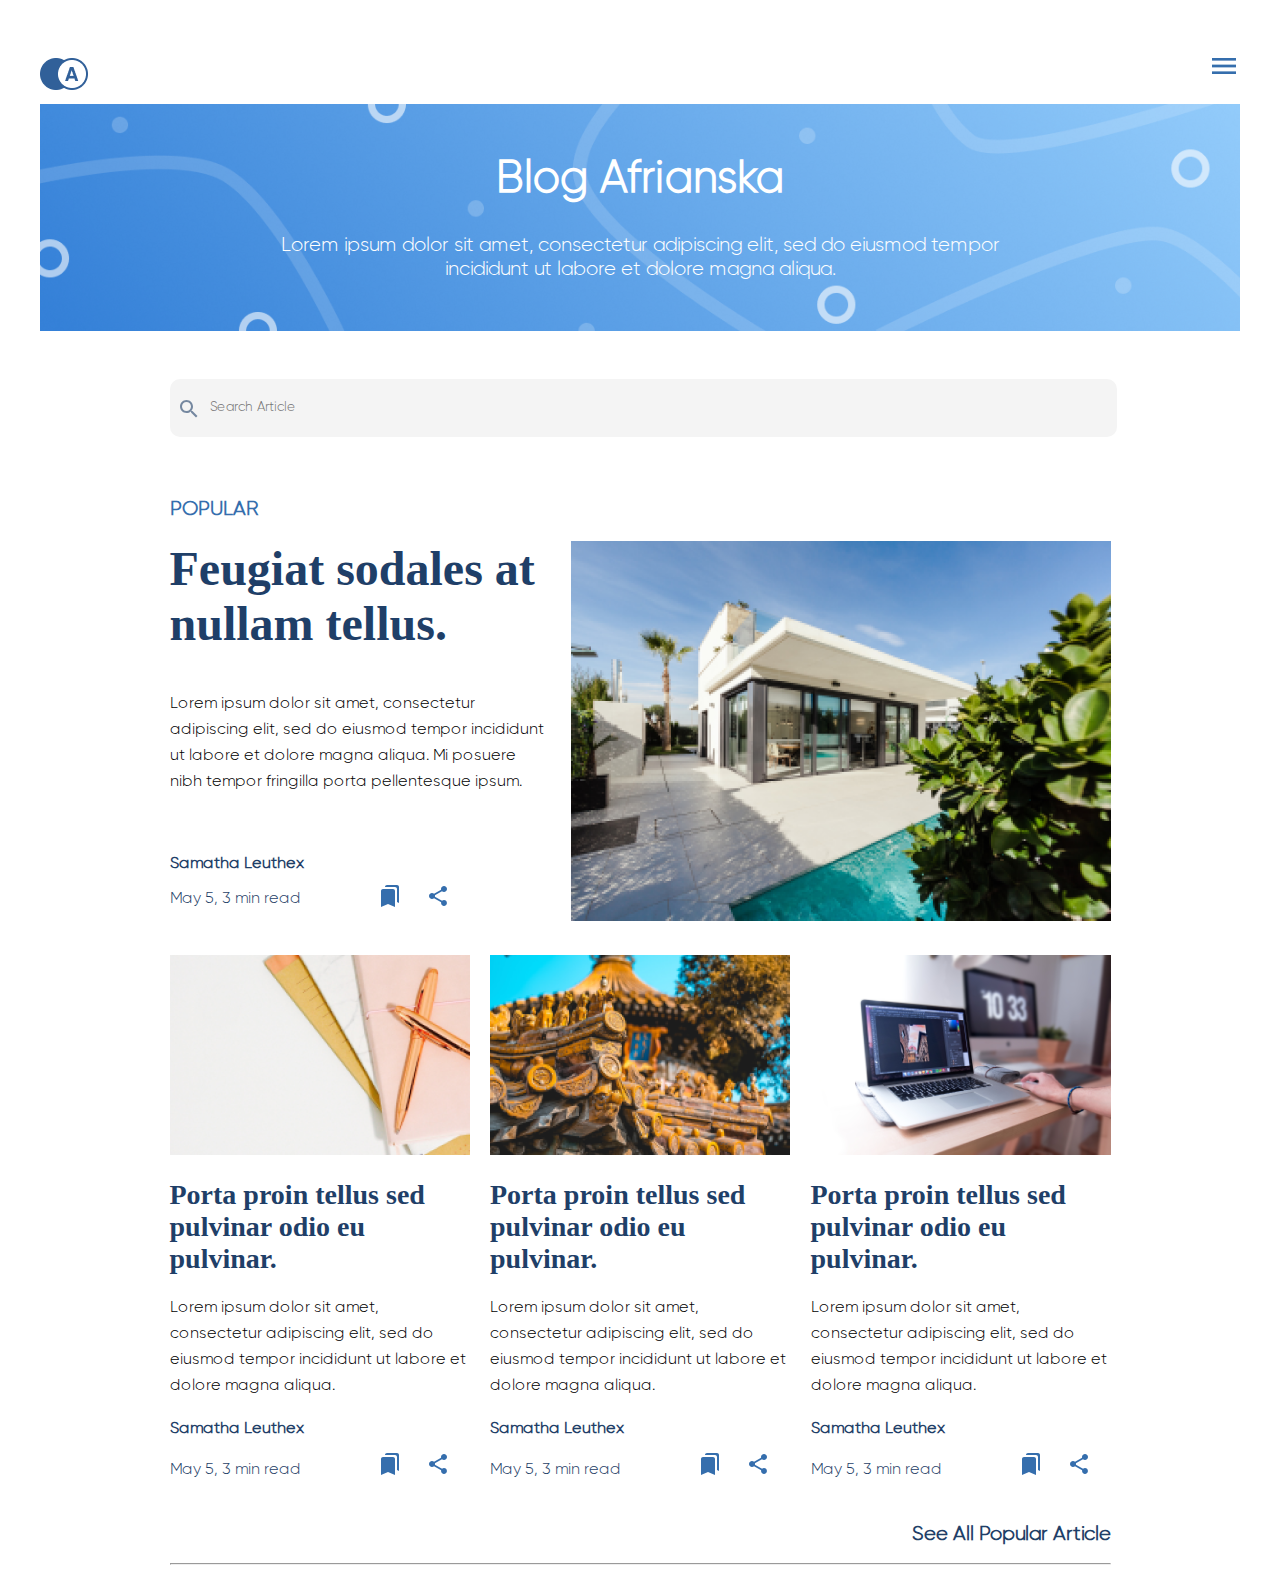
==== page-2/page-2.html @ c374838b "add page-2" ====
<!DOCTYPE html>
<html lang="en">
<head>
    <meta charset="UTF-8">
    <title>Blog Afrianska</title>
    <link href="//db.onlinewebfonts.com/c/d1243736bfe07b546f8f1e54e7804afb?family=Galien" rel="stylesheet" type="text/css"/>
    <link rel="stylesheet" href="main.css">
</head>
<body>
    <header>
       <div class="header-width">
           <div class="header-top">
            <div class="logo">
                <img src="header-img/logo.png" alt="">
            </div>
            <div class="menu">
                <img src="header-img/ic_menu_48px.png" alt="">
            </div>
        </div>
        <div class="header-banner">
            <h1>Blog Afrianska</h1>
            <p class="subtitle">Lorem ipsum dolor sit amet, consectetur adipiscing elit, sed do eiusmod tempor incididunt ut labore et dolore magna aliqua. </p>
        </div>
       </div>
    </header>
    <article>
        <div class="container">
           <img src="icons/ic_search_24px.svg" class="search-ic" alt="">
            <input type="text" placeholder="Search Article" class="search-input">
            <h3 class="article-top-title">POPULAR</h3>
            <div class="wrap">
                <div class="top-wrap-one-block">
                        <h2 class="titile-one-block">Feugiat sodales at nullam tellus.</h2>
                        <p class="subtitle-one-block">Lorem ipsum dolor sit amet, consectetur adipiscing elit, sed do eiusmod tempor incididunt ut labore et dolore magna aliqua. Mi posuere nibh tempor fringilla porta pellentesque ipsum.</p>
                    <div class="bottom-one-block">
                        <div>
                          <h4>Samatha Leuthex</h4>
                          <p>May 5, 3 min read</p>
                        </div>
                        <div>
                            <img src="icons/baseline-bookmarks-24px.svg" class="save-ic" alt="">
                            <img src="icons/ic_share_24px.svg" class="share-ic" alt="">
                        </div>
                </div>
                </div>
                <div class="top-wrap-two-block">
                <img src="container-img/1.png" class="img-1" alt="">
                </div>
            </div>
            <div class="horizontal-cards">
                <div class="cards">
                    <img src="container-img/2.png" class="cards-image" alt="">
                    <h3 class="cards-title">Porta proin tellus sed pulvinar odio eu pulvinar.</h3>
                        <p class="cards-subtitle">Lorem ipsum dolor sit amet, consectetur adipiscing elit, sed do eiusmod tempor incididunt ut labore et dolore magna aliqua. </p>
                        <div class="bottom-two-block">
                        <div>
                        <h4>Samatha Leuthex</h4>
                        <p>May 5, 3 min read</p>
                        </div>
                        <div>
                            <img src="icons/baseline-bookmarks-24px.svg" class="save-ic" alt="">
                            <img src="icons/ic_share_24px.svg" class="share-ic" alt="">
                        </div>
                    </div>
                </div>
                <div class="cards">
                    <img src="container-img/3.png" class="cards-image" alt="">
                    <h3 class="cards-title">Porta proin tellus sed pulvinar odio eu pulvinar.</h3>
                        <p class="cards-subtitle">Lorem ipsum dolor sit amet, consectetur adipiscing elit, sed do eiusmod tempor incididunt ut labore et dolore magna aliqua. </p>
                        <div class="bottom-two-block">
                        <div>
                        <h4>Samatha Leuthex</h4>
                        <p>May 5, 3 min read</p>
                        </div>
                        <div>
                            <img src="icons/baseline-bookmarks-24px.svg" class="save-ic" alt="">
                            <img src="icons/ic_share_24px.svg" class="share-ic" alt="">
                        </div>
                    </div>
                </div>
                <div class="cards">
                    <img src="container-img/4.png" class="cards-image" alt="">
                    <h3 class="cards-title">Porta proin tellus sed pulvinar odio eu pulvinar.</h3>
                        <p class="cards-subtitle">Lorem ipsum dolor sit amet, consectetur adipiscing elit, sed do eiusmod tempor incididunt ut labore et dolore magna aliqua. </p>
                        <div class="bottom-two-block">
                        <div>
                        <h4>Samatha Leuthex</h4>
                        <p>May 5, 3 min read</p>
                        </div>
                        <div>
                            <img src="icons/baseline-bookmarks-24px.svg" class="save-ic" alt="">
                            <img src="icons/ic_share_24px.svg" class="share-ic" alt="">
                        </div>
                    </div>
                </div>
            </div>
            <h2 class="bottom-cards-title">See All Popular Article</h2>
            <hr>
        </div>
    </article>
</body>
</html>
---- page-2/main.css ----
@font-face {
    font-family: 'Gilroy';
    src: local('fonts/Gilroy Light'), local('Gilroy-Light'),
        url('fonts/Gilroy-Light.woff2') format('woff2'),
        url('fonts/Gilroy-Light.woff') format('woff'),
        url('fonts/Gilroy-Light.ttf') format('truetype');
    font-weight: 300;
    font-style: normal;
  }
header {
    font-family: gilroy;
}
.header-top {
    display: flex;
    justify-content: space-between;
}
.header-width {
    width: 1200px;
    margin: auto;
    padding-top: 42px;
}
.header-banner {
    background: url(header-img/banner.png);
    background-size: cover;
    background-repeat: no-repeat;
}
h1 {
    margin: 0;
    padding-top: 50px;
    padding-bottom: 16px;
    color: #fff;
    font-size: 44px;
    text-align: center;
}
.subtitle {
    color: #fff;
    font-size: 20px;
    padding-bottom: 50px;
    width: 780px;
    padding-top: 10px;
    margin: auto;
    text-align: center;
}
.container {
    width: 941px;
    margin: auto;
    margin-top: 20px;
}
.search-input {
    width: 905px;
    margin: auto;
    height: 56px;
    font-family: gilroy;
    background: #F4F4F4;
    border-radius: 10px;
    border: none;
    outline: none;
    padding-left: 40px;
}
.search-ic {
    position: relative;
    top: 46px;
    left: 7px
}
.article-top-title {
    color: #356EAD;
    font-size: 20px;
    margin-top: 60px;
    font-family: gilroy;
}
.titile-one-block {
    color: #1F3F68;
    font-size: 48px;
    width: 380px;
    margin-top: 0;
    font-family: galien;
}
.top-wrap-one-block {
    position: relative;
}
.subtitle-one-block {
    color: #000;
    width: 380px;
    line-height: 26px;
    font-family: gilroy;
}
.bottom-one-block {
    display: flex;
    position: absolute;
    bottom: 0;
    font-family: gilroy;
    color: #1F3F68;
    width: 280px;
    align-items: center;
    justify-content: space-between;
}
.bottom-one-block h4 {
    margin-bottom: 0;
}
.share-ic {
    margin-left: 20px;
}
.wrap {
    display: flex;
    justify-content: space-between;
}
.horizontal-cards {
    display: flex;
    justify-content: space-between;
}
.cards {
    margin-top: 30px;
}
.cards-title {
    font-size: 28px;
    color: #1F3F68;
    font-family: galien;
    width: 298px;
    margin-top: 0;
    padding-top: 20px;
    margin: 0;
    margin-bottom: 20px;
    
}
.cards-subtitle {
    font-size: 16px;
    color: #000;
    width: 297px;
    font-family: gilroy;
    line-height: 26px;
    margin: 0;
}
.bottom-two-block {
    display: flex;
    align-items: center;
    color: #1F3F68;
    font-family: gilroy;
    justify-content: space-between;
    width: 280px;

}
.bottom-two-block img, .bottom-one-block img {
    position: relative;
    top: 20px;
}
.bottom-cards-title {
    color: #1F3F68;
    font-family: gilroy;
    font-size: 20px;
    display: flex;
    justify-content: flex-end;
    padding-top: 10px;
}
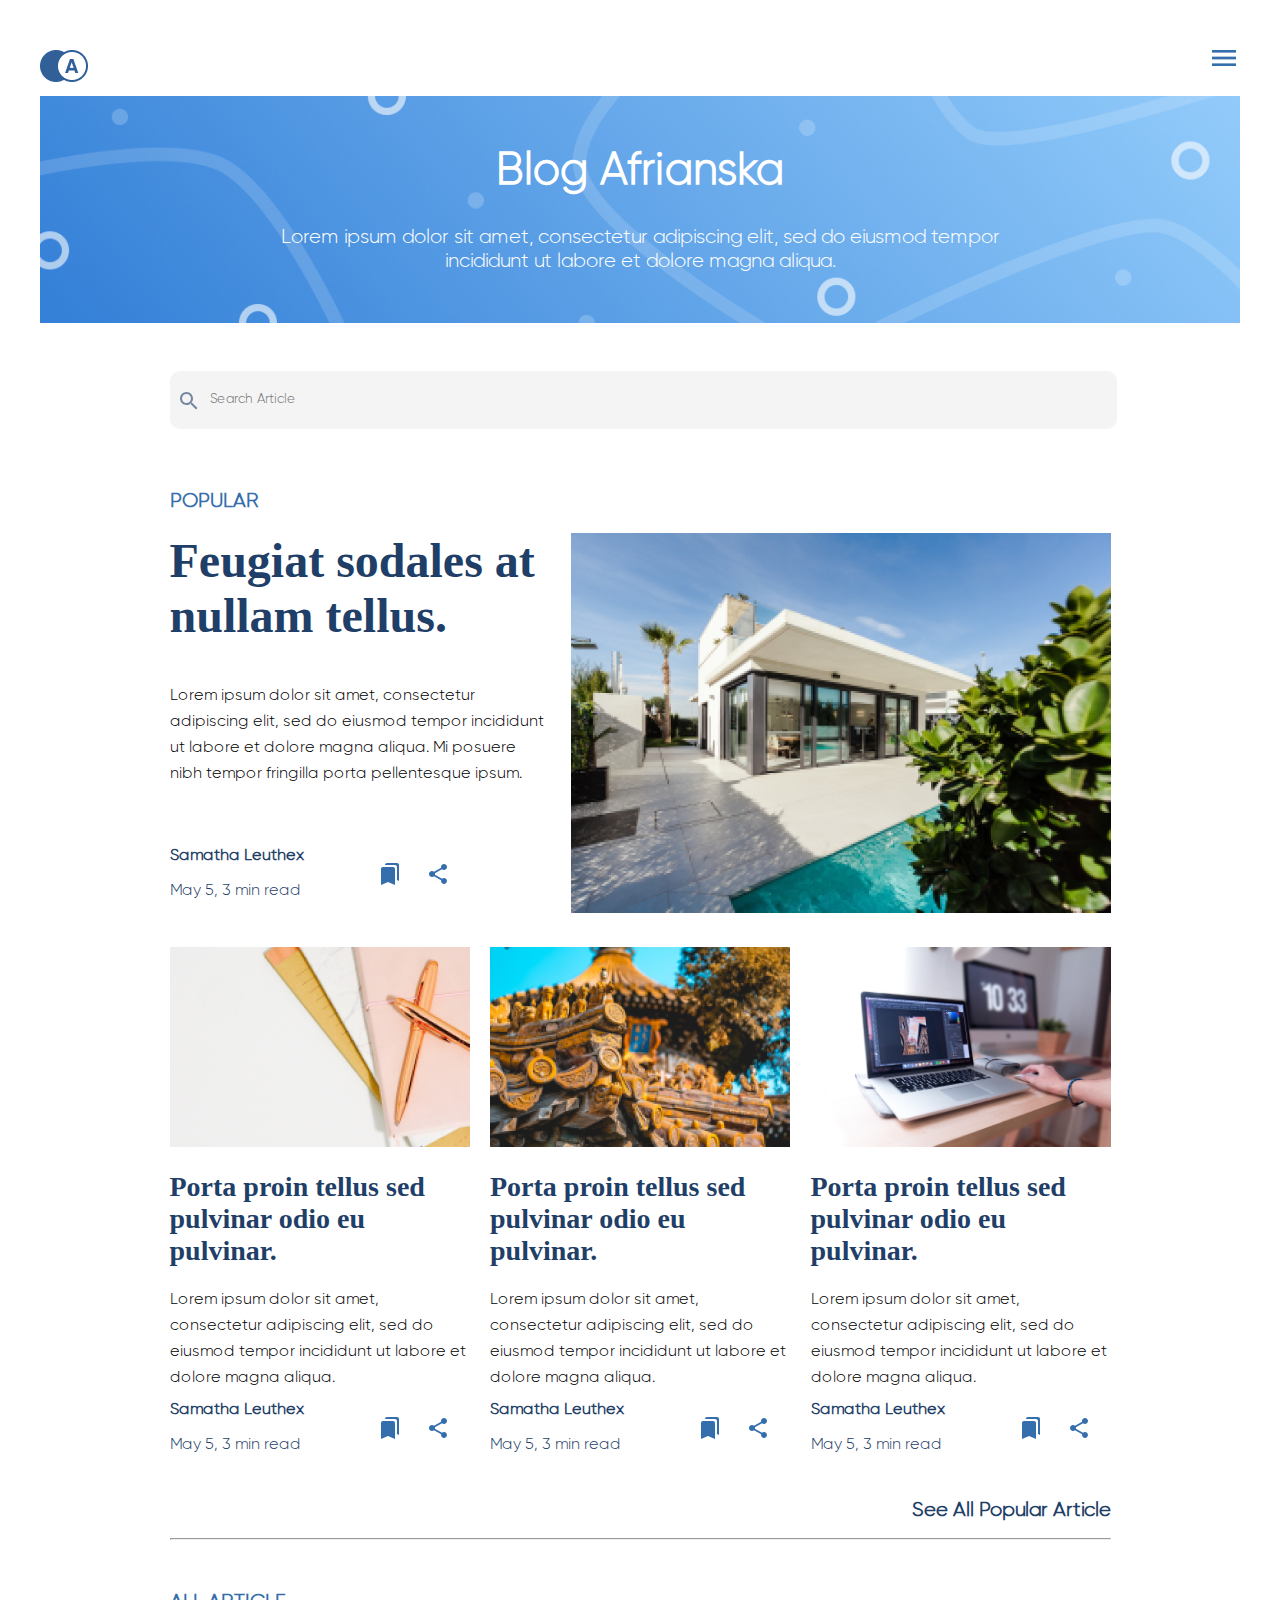
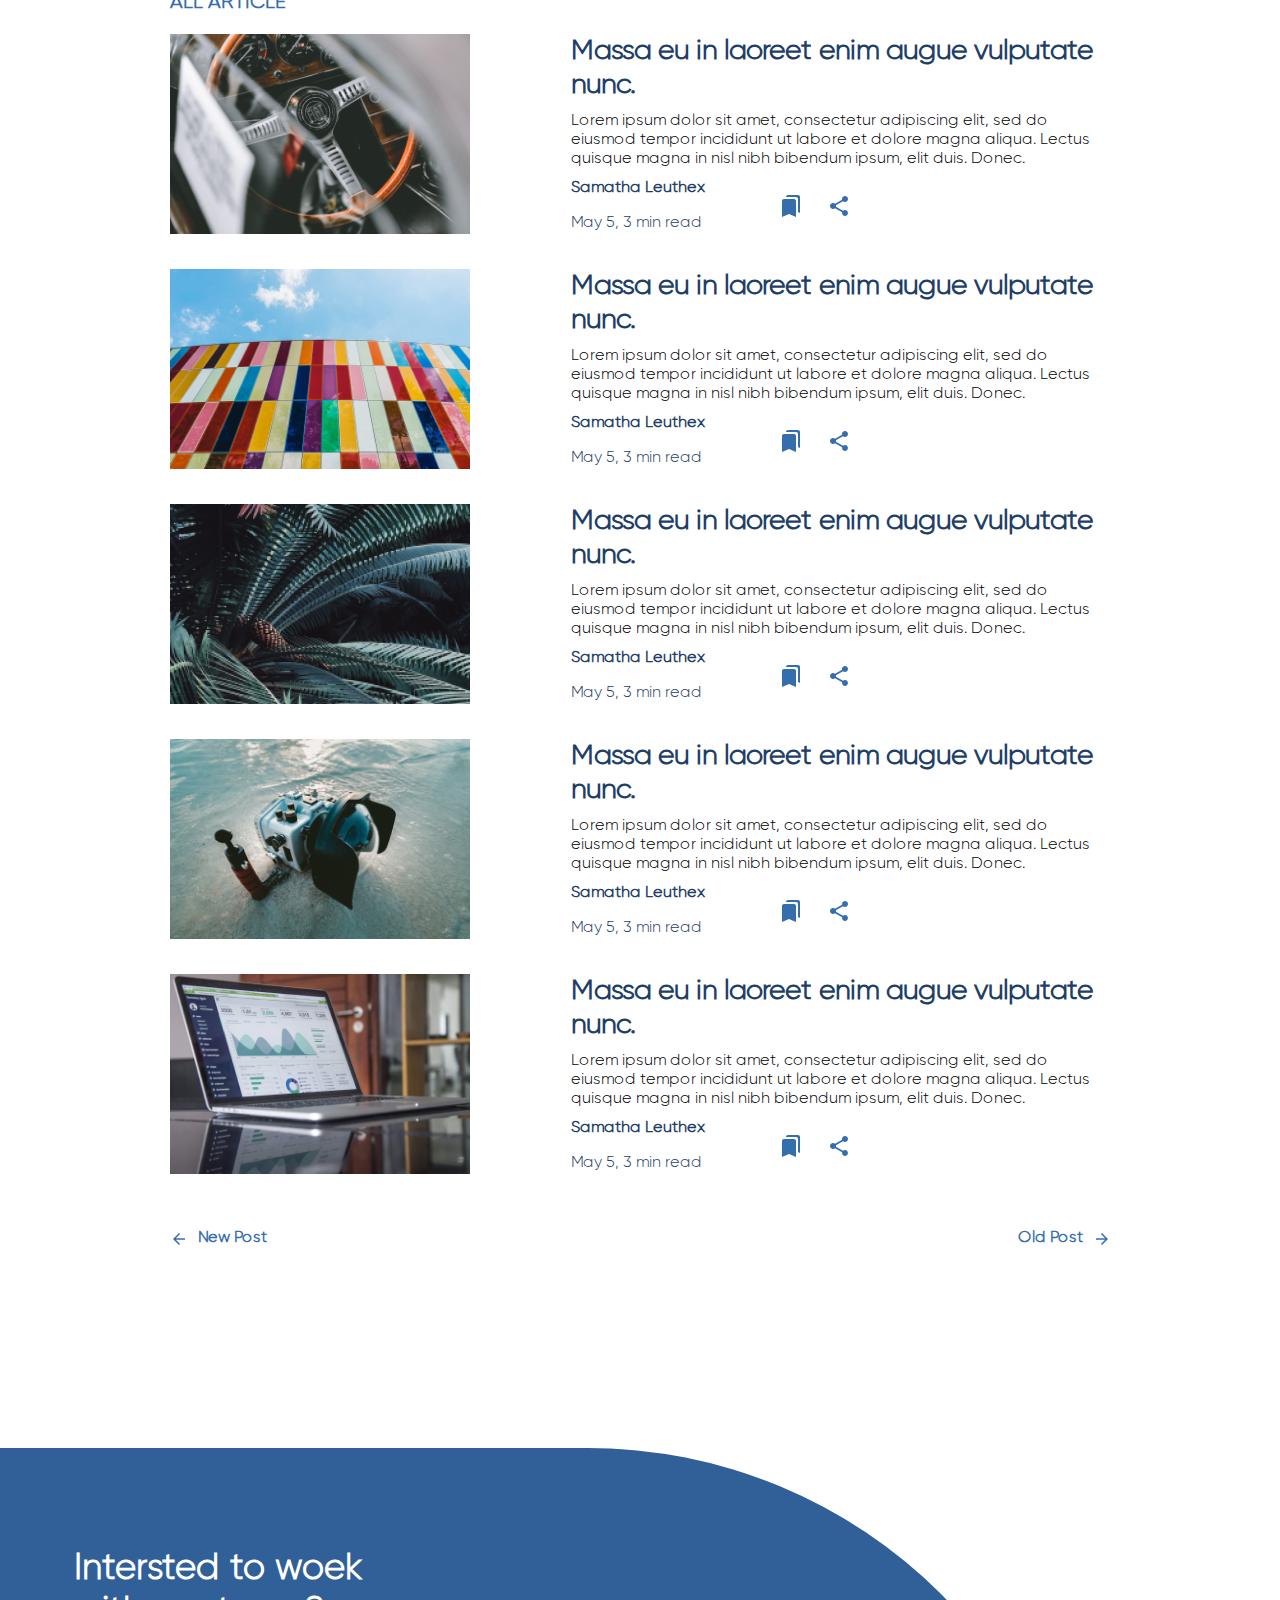
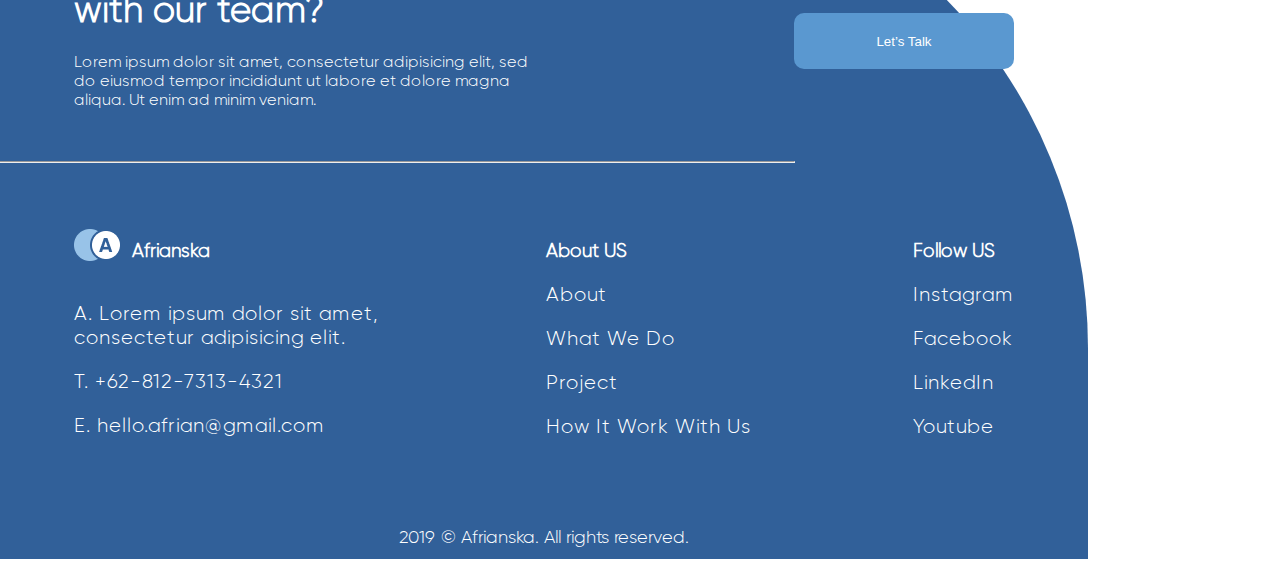
==== commit a6d4e1d5: "end of maket page-2" ====
--- a/page-2/page-2.html
+++ b/page-2/page-2.html
@@ -81,16 +81,16 @@
                 <div class="cards">
                     <img src="container-img/4.png" class="cards-image" alt="">
                     <h3 class="cards-title">Porta proin tellus sed pulvinar odio eu pulvinar.</h3>
-                        <p class="cards-subtitle">Lorem ipsum dolor sit amet, consectetur adipiscing elit, sed do eiusmod tempor incididunt ut labore et dolore magna aliqua. </p>
-                        <div class="bottom-two-block">
-                        <div>
-                        <h4>Samatha Leuthex</h4>
-                        <p>May 5, 3 min read</p>
-                        </div>
-                        <div>
-                            <img src="icons/baseline-bookmarks-24px.svg" class="save-ic" alt="">
-                            <img src="icons/ic_share_24px.svg" class="share-ic" alt="">
-                        </div>
+                    <p class="cards-subtitle">Lorem ipsum dolor sit amet, consectetur adipiscing elit, sed do eiusmod tempor incididunt ut labore et dolore magna aliqua. </p>
+                    <div class="bottom-two-block">
+                    <div>
+                     <h4>Samatha Leuthex</h4>
+                    <p>May 5, 3 min read</p>
+                    </div>
+                    <div>
+                    <img src="icons/baseline-bookmarks-24px.svg" class="save-ic" alt="">
+                    <img src="icons/ic_share_24px.svg" class="share-ic" alt="">
+                    </div>
                     </div>
                 </div>
             </div>
@@ -98,5 +98,157 @@
             <hr>
         </div>
     </article>
+    <section class="news">
+        <div class="container">
+            <h3 class="news-title">ALL ARTICLE</h3>
+            <div class="news-cards">
+            <div class="news-img">
+            <img src="container-img/5.png" alt="">
+            </div>
+            <div class="news-info">
+                <h3 class="news-name">Massa eu in laoreet enim augue vulputate nunc.</h3>
+                <p class="news-sub-name">Lorem ipsum dolor sit amet, consectetur adipiscing elit, sed do eiusmod tempor incididunt ut labore et dolore magna aliqua. Lectus quisque magna in nisl nibh bibendum ipsum, elit duis. Donec.</p>
+                <div class="bottom-two-block">
+                    <div>
+                     <h4>Samatha Leuthex</h4>
+                    <p>May 5, 3 min read</p>
+                    </div>
+                    <div>
+                    <img src="icons/baseline-bookmarks-24px.svg" class="save-ic" alt="">
+                    <img src="icons/ic_share_24px.svg" class="share-ic" alt="">
+                    </div>
+                    </div>
+            </div>
+        </div>
+        <div class="news-cards">
+            <div class="news-img">
+            <img src="container-img/6.png" alt="">
+            </div>
+            <div class="news-info">
+                <h3 class="news-name">Massa eu in laoreet enim augue vulputate nunc.</h3>
+                <p class="news-sub-name">Lorem ipsum dolor sit amet, consectetur adipiscing elit, sed do eiusmod tempor incididunt ut labore et dolore magna aliqua. Lectus quisque magna in nisl nibh bibendum ipsum, elit duis. Donec.</p>
+                <div class="bottom-two-block">
+                    <div>
+                     <h4>Samatha Leuthex</h4>
+                    <p>May 5, 3 min read</p>
+                    </div>
+                    <div>
+                    <img src="icons/baseline-bookmarks-24px.svg" class="save-ic" alt="">
+                    <img src="icons/ic_share_24px.svg" class="share-ic" alt="">
+                    </div>
+                    </div>
+            </div>
+        </div>
+        <div class="news-cards">
+            <div class="news-img">
+            <img src="container-img/7.png" alt="">
+            </div>
+            <div class="news-info">
+                <h3 class="news-name">Massa eu in laoreet enim augue vulputate nunc.</h3>
+                <p class="news-sub-name">Lorem ipsum dolor sit amet, consectetur adipiscing elit, sed do eiusmod tempor incididunt ut labore et dolore magna aliqua. Lectus quisque magna in nisl nibh bibendum ipsum, elit duis. Donec.</p>
+                <div class="bottom-two-block">
+                    <div>
+                     <h4>Samatha Leuthex</h4>
+                    <p>May 5, 3 min read</p>
+                    </div>
+                    <div>
+                    <img src="icons/baseline-bookmarks-24px.svg" class="save-ic" alt="">
+                    <img src="icons/ic_share_24px.svg" class="share-ic" alt="">
+                    </div>
+                    </div>
+            </div>
+        </div>
+        <div class="news-cards">
+            <div class="news-img">
+            <img src="container-img/8.png" alt="">
+            </div>
+            <div class="news-info">
+                <h3 class="news-name">Massa eu in laoreet enim augue vulputate nunc.</h3>
+                <p class="news-sub-name">Lorem ipsum dolor sit amet, consectetur adipiscing elit, sed do eiusmod tempor incididunt ut labore et dolore magna aliqua. Lectus quisque magna in nisl nibh bibendum ipsum, elit duis. Donec.</p>
+                <div class="bottom-two-block">
+                    <div>
+                     <h4>Samatha Leuthex</h4>
+                    <p>May 5, 3 min read</p>
+                    </div>
+                    <div>
+                    <img src="icons/baseline-bookmarks-24px.svg" class="save-ic" alt="">
+                    <img src="icons/ic_share_24px.svg" class="share-ic" alt="">
+                    </div>
+                    </div>
+            </div>
+        </div>
+        <div class="news-cards">
+            <div class="news-img">
+            <img src="container-img/9.png" alt="">
+            </div>
+            <div class="news-info">
+                <h3 class="news-name">Massa eu in laoreet enim augue vulputate nunc.</h3>
+                <p class="news-sub-name">Lorem ipsum dolor sit amet, consectetur adipiscing elit, sed do eiusmod tempor incididunt ut labore et dolore magna aliqua. Lectus quisque magna in nisl nibh bibendum ipsum, elit duis. Donec.</p>
+                <div class="bottom-two-block">
+                    <div>
+                     <h4>Samatha Leuthex</h4>
+                    <p>May 5, 3 min read</p>
+                    </div>
+                    <div>
+                    <img src="icons/baseline-bookmarks-24px.svg" class="save-ic" alt="">
+                    <img src="icons/ic_share_24px.svg" class="share-ic" alt="">
+                    </div>
+                    </div>
+            </div>
+        </div>
+        <div class="arrows">
+            <div class="left-arrows">
+                <img src="icons/arrow-left.svg" alt="">
+                New Post 
+            </div>
+            <div class="right-arrows">
+               Old Post
+                <img src="icons/arrow-right.svg" alt="">
+            </div>
+        </div>
+        </div>
+    </section>
+    <footer>
+        <div class="blue-footer">
+        <div class="blue-footer-width">
+            <div class="footer-top-2">
+                <div class="footer-text">
+                <h2 class="blue-footer-title">Intersted to woek
+                with our team?</h2>
+                <p class="blue-footer-subtitle">Lorem ipsum dolor sit amet, consectetur adipisicing elit, sed do eiusmod tempor incididunt ut labore et dolore magna aliqua. Ut enim ad minim veniam.</p>
+                </div>
+                <button class="footer-button">Let’s Talk</button>
+            </div>
+        </div>
+        <hr class="hr-1">
+        <div class="footer-bottom-info">
+            <div class="blocks-item">
+                <div class="logo-footer">
+                <img src="footer-img/logo.png" class="logo-footer-img" alt="">
+                <h3>Afrianska</h3>
+                </div>
+                <p>A. Lorem ipsum dolor sit amet, consectetur adipisicing elit.</p>
+                <p>T. +62-812-7313-4321</p>
+                <p>E. hello.afrian@gmail.com</p>
+            </div>
+            <div class="blocks-item-2">
+                <h3>About US</h3>
+                <p>About</p>
+                <p>What We Do</p>
+                <p>Project</p>
+                <p>How It Work With Us</p>
+            </div>
+            <div class="blocks-item-3">
+                <h3>Follow US</h3>
+                <p>Instagram</p>
+                <p>Facebook</p>
+                <p>LinkedIn</p>
+                <p>Youtube</p>
+            </div>
+            
+        </div>
+        <p class="footer-bottom-gray-text">2019 © Afrianska. All rights reserved.</p>
+    </div>
+    </footer>
 </body>
 </html>--- a/page-2/main.css
+++ b/page-2/main.css
@@ -7,6 +7,13 @@
     font-weight: 300;
     font-style: normal;
   }
+h4 {
+    padding-top: 10px;
+    margin: 0;
+}
+body {
+    margin: 0;
+}
 header {
     font-family: gilroy;
 }
@@ -137,11 +144,11 @@
     font-family: gilroy;
     justify-content: space-between;
     width: 280px;
+    
 
 }
 .bottom-two-block img, .bottom-one-block img {
     position: relative;
-    top: 20px;
 }
 .bottom-cards-title {
     color: #1F3F68;
@@ -150,4 +157,130 @@
     display: flex;
     justify-content: flex-end;
     padding-top: 10px;
+}
+.news {
+    font-family: gilroy;
+}
+.news-cards {
+    display: flex;
+    justify-content: space-between;
+    margin: 10px 0px 20px;
+}
+.news-title {
+    font-size: 20px;
+    margin-top: 50px;
+    color: #356EAD; 
+}
+.news-name {
+    font-size: 28px;
+    width: 540px;
+    color: #1F3F68;
+    margin: 0;
+}
+.news-sub-name {
+    width: 539px;
+    margin: 0;
+    padding-top: 10px;
+}
+.arrows {
+    display: flex;
+    justify-content: space-between;
+    padding-top: 20px;
+}
+.left-arrows, .right-arrows {
+    display: flex;
+    align-items: center;
+    color: #356EAD;  
+    font-weight: bold;
+}
+.left-arrows img {
+   padding-right: 10px
+}
+.right-arrows img {
+    padding-left: 10px;
+}
+.blue-footer {
+    width: 85%;
+    background: #316099;
+    font-family: gilroy;
+    color: #fff;
+    border-top-right-radius: 500px;
+    margin-top: 200px;
+}
+.blue-footer-width {
+    width: 940px;
+    margin: auto;
+}
+.footer-top-2 {
+    display: flex;
+    justify-content: space-between;
+}
+.blue-footer-title {
+    font-size: 36px;
+    color: #fff;
+    width: 317px;
+    margin: 0;
+    padding-top: 100px;
+}
+.blue-footer-subtitle {
+    width: 460px;
+    margin: 0;
+    padding-top: 20px;
+}
+.footer-button {
+    height: 56px;
+    width: 220px;
+    background-color: #5A98D0;
+    border-radius: 10px;
+    border: none;
+    outline: none;
+    color: #fff;
+    margin-top: 165px;
+    cursor: pointer;
+}
+.hr-1 {
+    width: 96%;
+    color: #fff;
+    position: relative;
+    left: -25%;
+    margin-top: 50px;
+}
+.footer-bottom-info {
+    display: flex;
+    width: 940px;
+    margin: auto;
+    padding-top: 50px;
+    justify-content: space-between;
+    
+}
+.logo-footer {
+    display: flex;
+}
+.logo-footer-img {
+    height: 100%;
+    padding-right: 10px;
+}
+.blocks-item p {
+    width: 310px;
+    letter-spacing: 1px;
+    margin-bottom: 20px;
+    font-size: 20px
+}
+.blocks-item-2 p {
+    font-size: 20px;
+    letter-spacing: 1px;
+    margin-bottom: 20px;
+}
+.blocks-item-3 p {
+    font-size: 20px;
+    letter-spacing: 1px;
+    margin-bottom: 20px;
+}
+.footer-bottom-gray-text {
+    font-size: 18px;
+    color: #fff;
+    font-family: gilroy;
+    text-align: center;
+    padding-top: 50px;
+    padding-bottom: 10px
 }